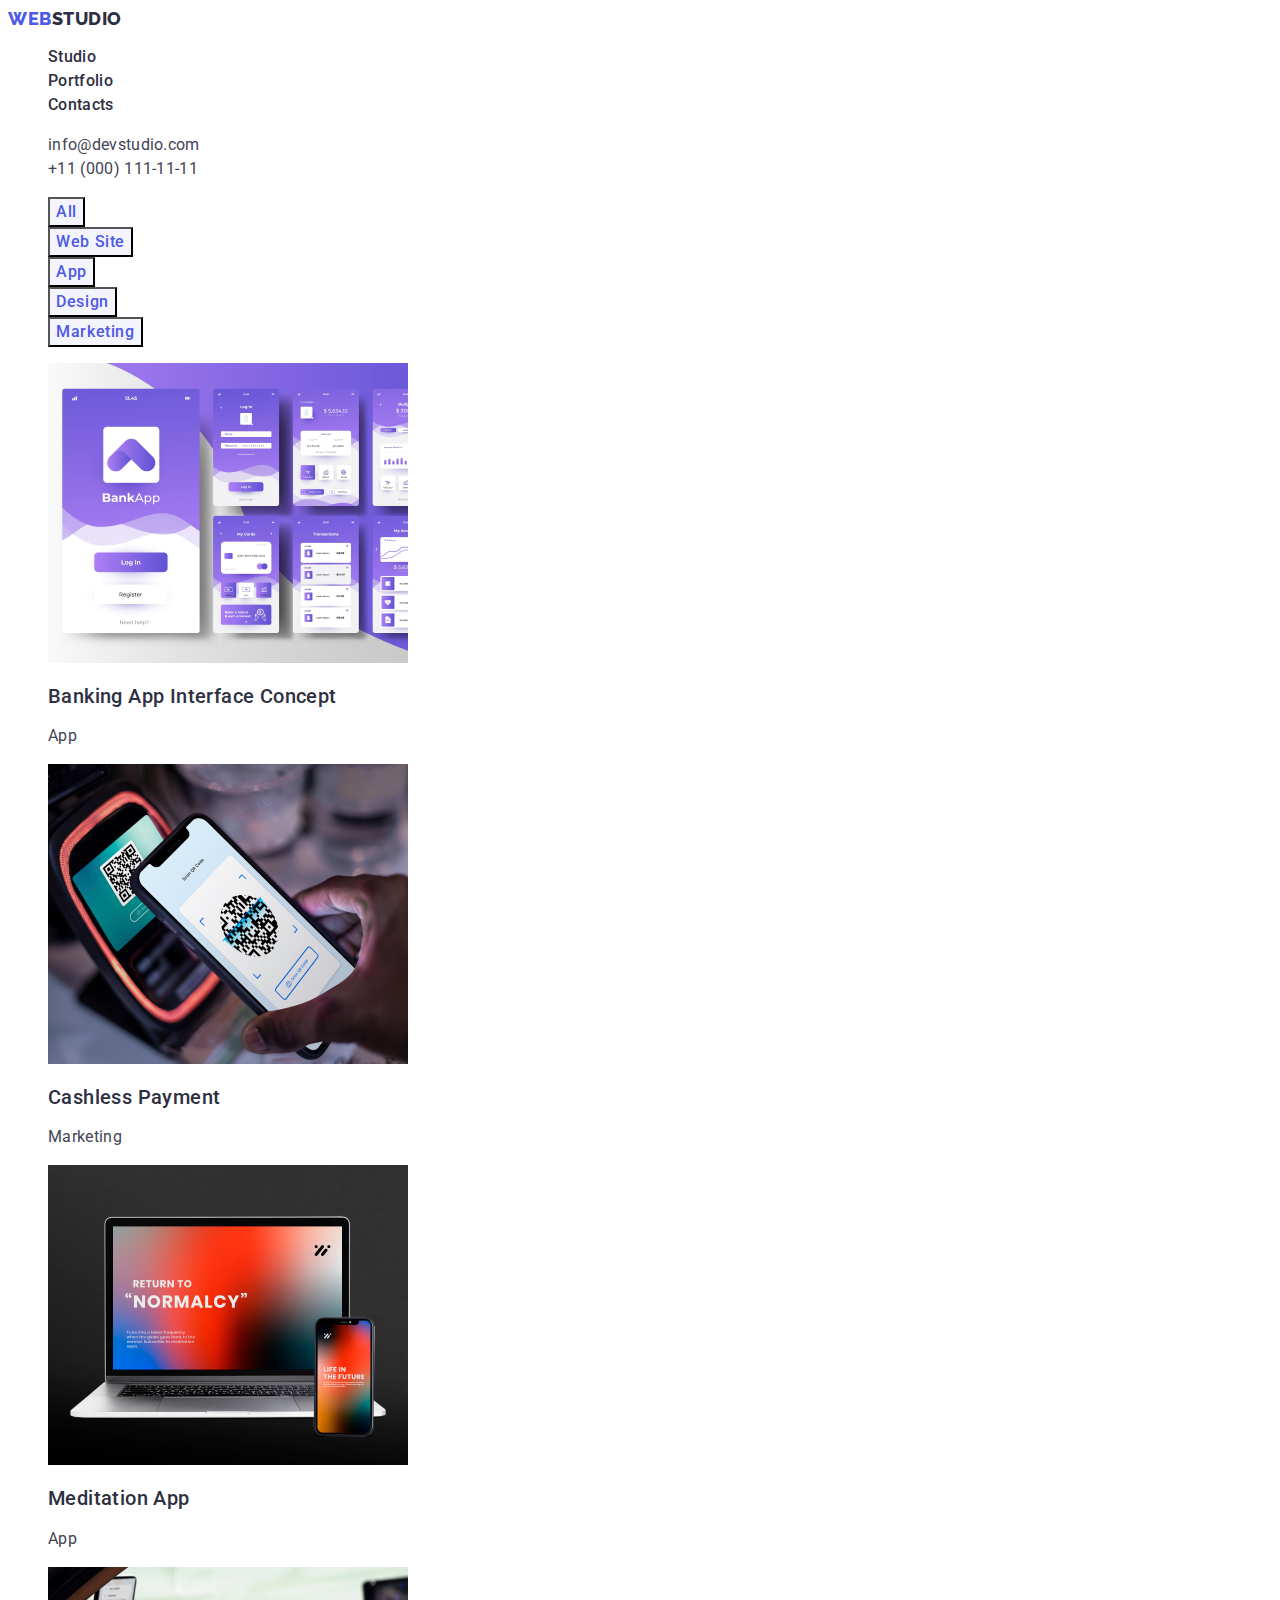
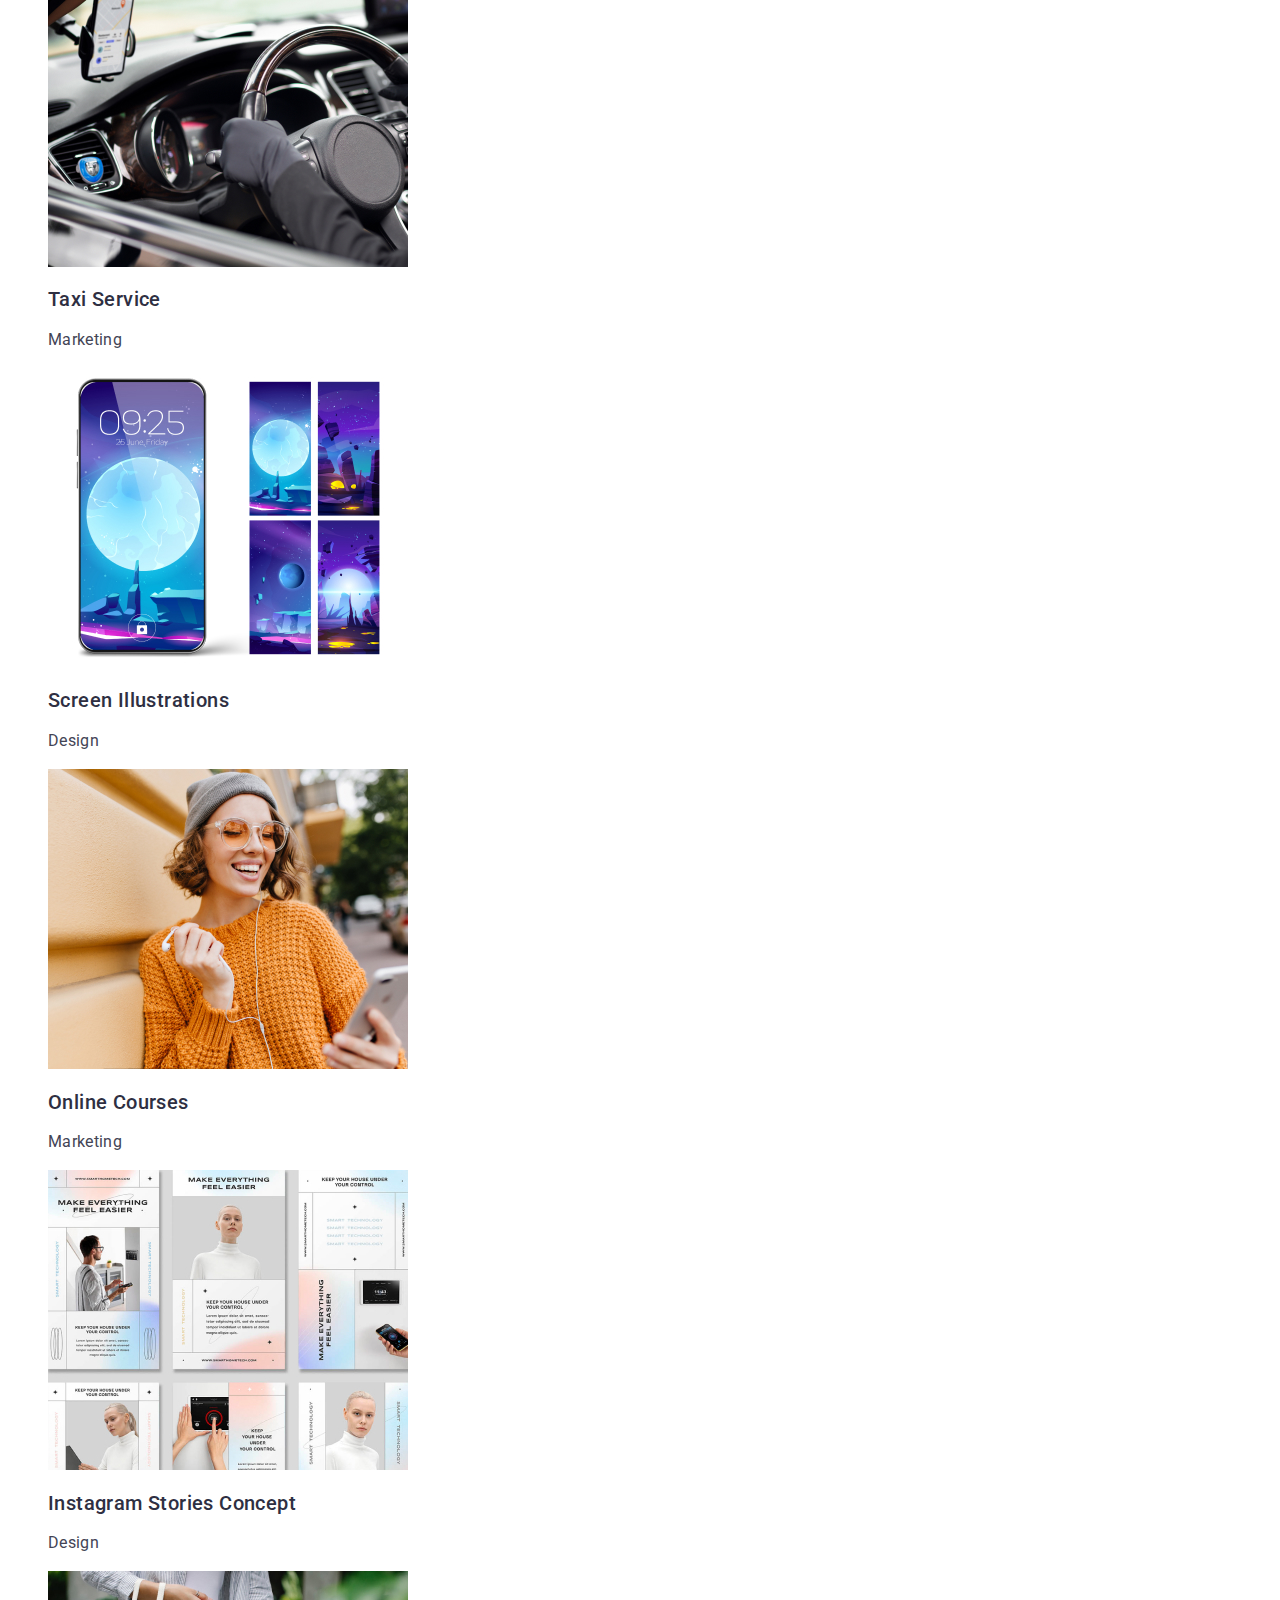
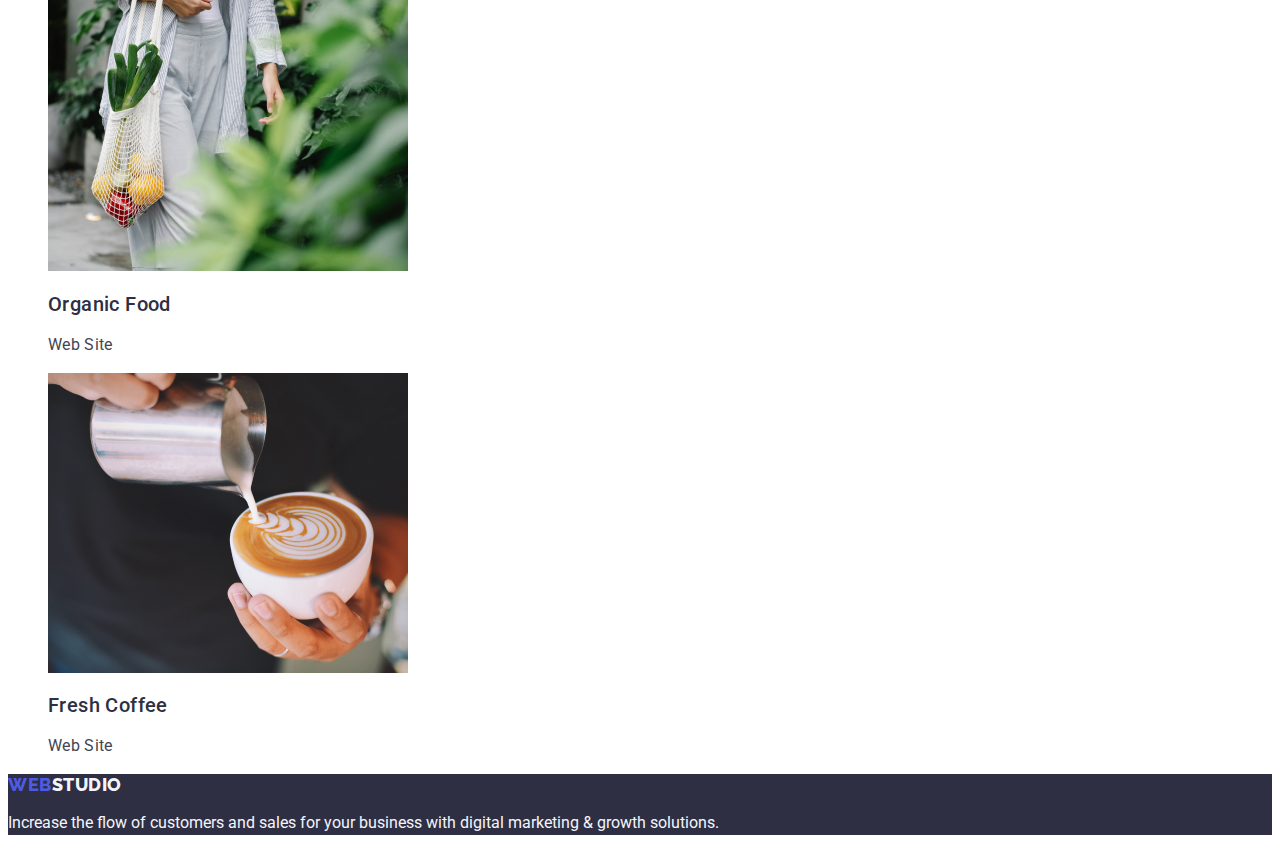
==== portfolio.html @ 9ac0f127 "Initial commit" ====
<!DOCTYPE html>
<html lang="en">
  <head>
    <meta charset="UTF-8" />
    <meta http-equiv="X-UA-Compatible" content="IE=edge" />
    <meta name="viewport" content="width=device-width, initial-scale=1.0" />
    <title>Document</title>
    <link rel="preconnect" href="https://fonts.googleapis.com" />
    <link rel="preconnect" href="https://fonts.gstatic.com" crossorigin />
    <link
      href="https://fonts.googleapis.com/css2?family=Raleway:wght@800&family=Roboto:wght@400;500;700;900&display=swap"
      rel="stylesheet"
    />
    <link rel="stylesheet" href="./css/styles.css" />
  </head>
  <body>
    <!-- Header -->
    <header class="page-header">
      <nav class="page-navigation">
        <!-- logo -->
        <a class="logo link" href="./index.html"
          >Web<span class="logo-studio-theme-light">Studio</span>
        </a>
        <!-- Navigation -->
        <ul class="menu list">
          <li class="menu-item">
            <a class="menu-link link" href="./index.html">Studio</a>
          </li>
          <li class="menu-item">
            <a class="menu-link link" href="./portfolio.html">Portfolio</a>
          </li>
          <li class="menu-item">
            <a class="menu-link link" href="">Contacts</a>
          </li>
        </ul>
      </nav>
      <!-- Contacts -->
      <address class="contacts">
        <ul class="contacts-list list">
          <li class="contacts-list-item">
            <a class="contact-link link" href="mailto:info@devstudio.com"
              >info@devstudio.com</a
            >
          </li>
          <li class="contacts-list-item">
            <a class="contact-link link" href="tel:+110001111111"
              >+11 (000) 111-11-11</a
            >
          </li>
        </ul>
      </address>
    </header>
    <!-- Main -->
    <main>
      <section class="projects">
        <h1 hidden class="main-title">Portfolio</h1>
        <!-- project filter -->
        <ul class="project-filter-list list">
          <li class="project-filter-list-item">
            <button class="projects-filter-btn" type="button">All</button>
          </li>
          <li class="project-filter-list-item">
            <button class="projects-filter-btn" type="button">Web Site</button>
          </li>
          <li class="project-filter-list-item">
            <button class="projects-filter-btn" type="button">App</button>
          </li>
          <li class="project-filter-list-item">
            <button class="projects-filter-btn" type="button">Design</button>
          </li>
          <li class="project-filter-list-item">
            <button class="projects-filter-btn" type="button">Marketing</button>
          </li>
        </ul>
        <!-- project cards -->
        <ul class="project-list list">
          <li class="project-list-item">
            <a class="project-link link" href="">
              <img
                class="project-img"
                src="./images/portfolio/banking-app.jpg"
                alt="Mobile banking interface"
                width="360"
              />
              <h2 class="project-title">Banking App Interface Concept</h2>
              <p class="project-category">App</p>
            </a>
          </li>
          <li class="project-list-item">
            <a class="project-link link" href="">
              <img
                class="project-img"
                src="./images/portfolio/cashless-payment.jpg"
                alt="Phone with QR
              code scanner"
                width="360"
              />
              <h2 class="project-title">Cashless Payment</h2>
              <p class="project-category">Marketing</p>
            </a>
          </li>
          <li class="project-list-item">
            <a class="project-link link" href="">
              <img
                class="project-img"
                src="./images/portfolio/meditation-app.jpg"
                alt="laptop and smartphone"
                width="360"
              />
              <h2 class="project-title">Meditation App</h2>
              <p class="project-category">App</p>
            </a>
          </li>
          <li class="project-list-item">
            <a class="project-link link" href="">
              <img
                class="project-img"
                src="./images/portfolio/taxi-service.jpg"
                alt="Car salon and phone"
                width="360"
              />
              <h2 class="project-title">Taxi Service</h2>
              <p class="project-category">Marketing</p>
            </a>
          </li>
          <li class="project-list-item">
            <a class="project-link link" href="">
              <img
                class="project-img"
                src="./images/portfolio/screen-illustrations.jpg"
                alt="Phone and Screen Wallpapers"
                width="360"
              />
              <h2 class="project-title">Screen Illustrations</h2>
              <p class="project-category">Design</p>
            </a>
          </li>
          <li class="project-list-item">
            <a class="project-link link" href="">
              <img
                class="project-img"
                src="./images/portfolio/online-courses.jpg"
                alt="girl with a phone"
                width="360"
              />
              <h2 class="project-title">Online Courses</h2>
              <p class="project-category">Marketing</p>
            </a>
          </li>
          <li class="project-list-item">
            <a class="project-link link" href="">
              <img
                class="project-img"
                src="./images/portfolio/instagram-stories.jpg"
                alt="Instagram story cards"
                width="360"
              />
              <h2 class="project-title">Instagram Stories Concept</h2>
              <p class="project-category">Design</p>
            </a>
          </li>
          <li class="project-list-item">
            <a class="project-link link" href="">
              <img
                class="project-img"
                src="./images/portfolio/organic-food.jpg"
                alt="Bag of vegetables"
                width="360"
              />
              <h2 class="project-title">Organic Food</h2>
              <p class="project-category">Web Site</p>
            </a>
          </li>
          <li class="project-list-item">
            <a class="project-link link" href="">
              <img
                class="project-img"
                src="./images/portfolio/fresh-coffee.jpg"
                alt="Cup of coffee"
                width="360"
              />
              <h2 class="project-title">Fresh Coffee</h2>
              <p class="project-category">Web Site</p>
            </a>
          </li>
        </ul>
      </section>
    </main>
    <!-- Footer -->
    <footer class="footer">
      <a class="logo link" href="./index.html"
        >Web<span class="logo-studio-theme-dark">Studio</span></a
      >
      <p class="footer-text">
        Increase the flow of customers and sales for your business with digital
        marketing & growth solutions.
      </p>
    </footer>
  </body>
</html>
---- css/styles.css ----
:root{
    --main-font-family: 'Roboto',sans-serif;
    --secondary-font-family: 'Raleway', sans-serif;
    --primary-text-color:#434455;
    --secondary-text-color:#2E2F42;
    --third-text-color: #F4F4FD;
    --accent-color: #404BBF;
    --logo-color:#4D5AE5;
    --white-color: #FFFFFF;
    --btn-color:#4D5AE5;
    --line-height:1.5;
    --font-size-text:16px;
    --letter-spacing: 0.02em;
}

body{
    font-family: var(--main-font-family);
    color:var(--primary-text-color);
    background-color: var(--white-color);
}

.list {
    list-style: none;
}

.link {
    text-decoration: none;
    color: inherit;
}

button {
    font-family: inherit;
    cursor: pointer;
}

/* Header */
.logo {
    font-family: var(--secondary-font-family);
    font-weight: 800;
    font-size: 18px;
    line-height: 1.17;
    letter-spacing: 0.03em;
    text-transform: uppercase;
    color: var(--logo-color);
}


.logo-studio-theme-dark{
    color: var(--third-text-color);
}

.logo-studio-theme-light{
    color: var(--secondary-text-color);
}

.menu-link{
    font-weight: 500;
    font-size: var(--font-size-text);
    line-height: var(--line-height);
    letter-spacing: var(--letter-spacing);
    color: var(--secondary-text-color);
}

.contacts{
    font-style: normal;
    font-size: var(--font-size-text);
    line-height: var(--line-height);
    letter-spacing: var(--letter-spacing);
}

.menu-link:hover,
.menu-link:focus,
.contact-link:hover,
.contact-link:focus{
    color: var(--accent-color);
}


/* main */
.hero{
    background-color: var(--secondary-text-color);
}
.main-title{
    font-weight: 700;
    font-size: 56px;
    line-height: 1.07;
    text-align: center;
    color: var(--white-color);
    letter-spacing: var(--letter-spacing);
}
.modal-open-btn{
    background-color: var(--btn-color);
    font-weight: 500;
    font-size: var(--font-size-text);
    line-height: var(--line-height);
    align-items: center;
    letter-spacing: 0.04em;
    color: var(--white-color);
}
.modal-open-btn:hover,
.modal-open-btn:focus{
    background-color: var(--accent-color);
}


.section-title{
    font-weight: 700;
    font-size: 36px;
    line-height: 1.11;
    color: var(--secondary-text-color);
    text-align: center;
    text-transform: capitalize;
    letter-spacing: var(--letter-spacing);
}

/* section-advantages */
.advantages-list-title{
    font-weight: 500;
    font-size: 20px;
    line-height: 1.2;
    color: var(--secondary-text-color);
    letter-spacing: var(--letter-spacing);
}
.advantages-list-text{
    font-size: var(--font-size-text);
    line-height: var(--line-height);
    letter-spacing: var(--letter-spacing);
}

/* section-team */
.team{
    background-color: var(--third-text-color);
}

.team-list-item{
    background-color: var(--white-color);
}
.team-list-name{
    font-weight: 500;
    font-size: 20px;
    line-height: 1.2;
    color: var(--secondary-text-color);
    text-align: center;
    letter-spacing: var(--letter-spacing);
}

.team-list-position{
    font-size: var(--font-size-text);
    line-height: var(--line-height);
    text-align: center;
    letter-spacing: var(--letter-spacing);
}

/* footer */
.footer{
    background-color: var(--secondary-text-color);
}
.footer-text{
    font-size: var(--font-size-text);
    line-height: var(--line-height);
    color: var(--third-text-color);
}

/* portfolio */
.projects-filter-btn{
    background-color: var(--third-text-color);
    font-weight: 500;
    font-size: 16px;
    line-height: var(--line-height);
    text-align: center;
    letter-spacing: 0.04em;
    color: var(--btn-color);
}

.projects-filter-btn:hover,
.projects-filter-btn:focus {
    background-color: var(--accent-color);
    color: var(--white-color);
}

.project-title {
    font-weight: 500;
    font-size: 20px;
    line-height: 1.2;
    color: var(--secondary-text-color);
    letter-spacing: var(--letter-spacing);
}

.project-category{
    font-size: 16px;
    line-height: var(--line-height);
    letter-spacing: var(--letter-spacing);
}
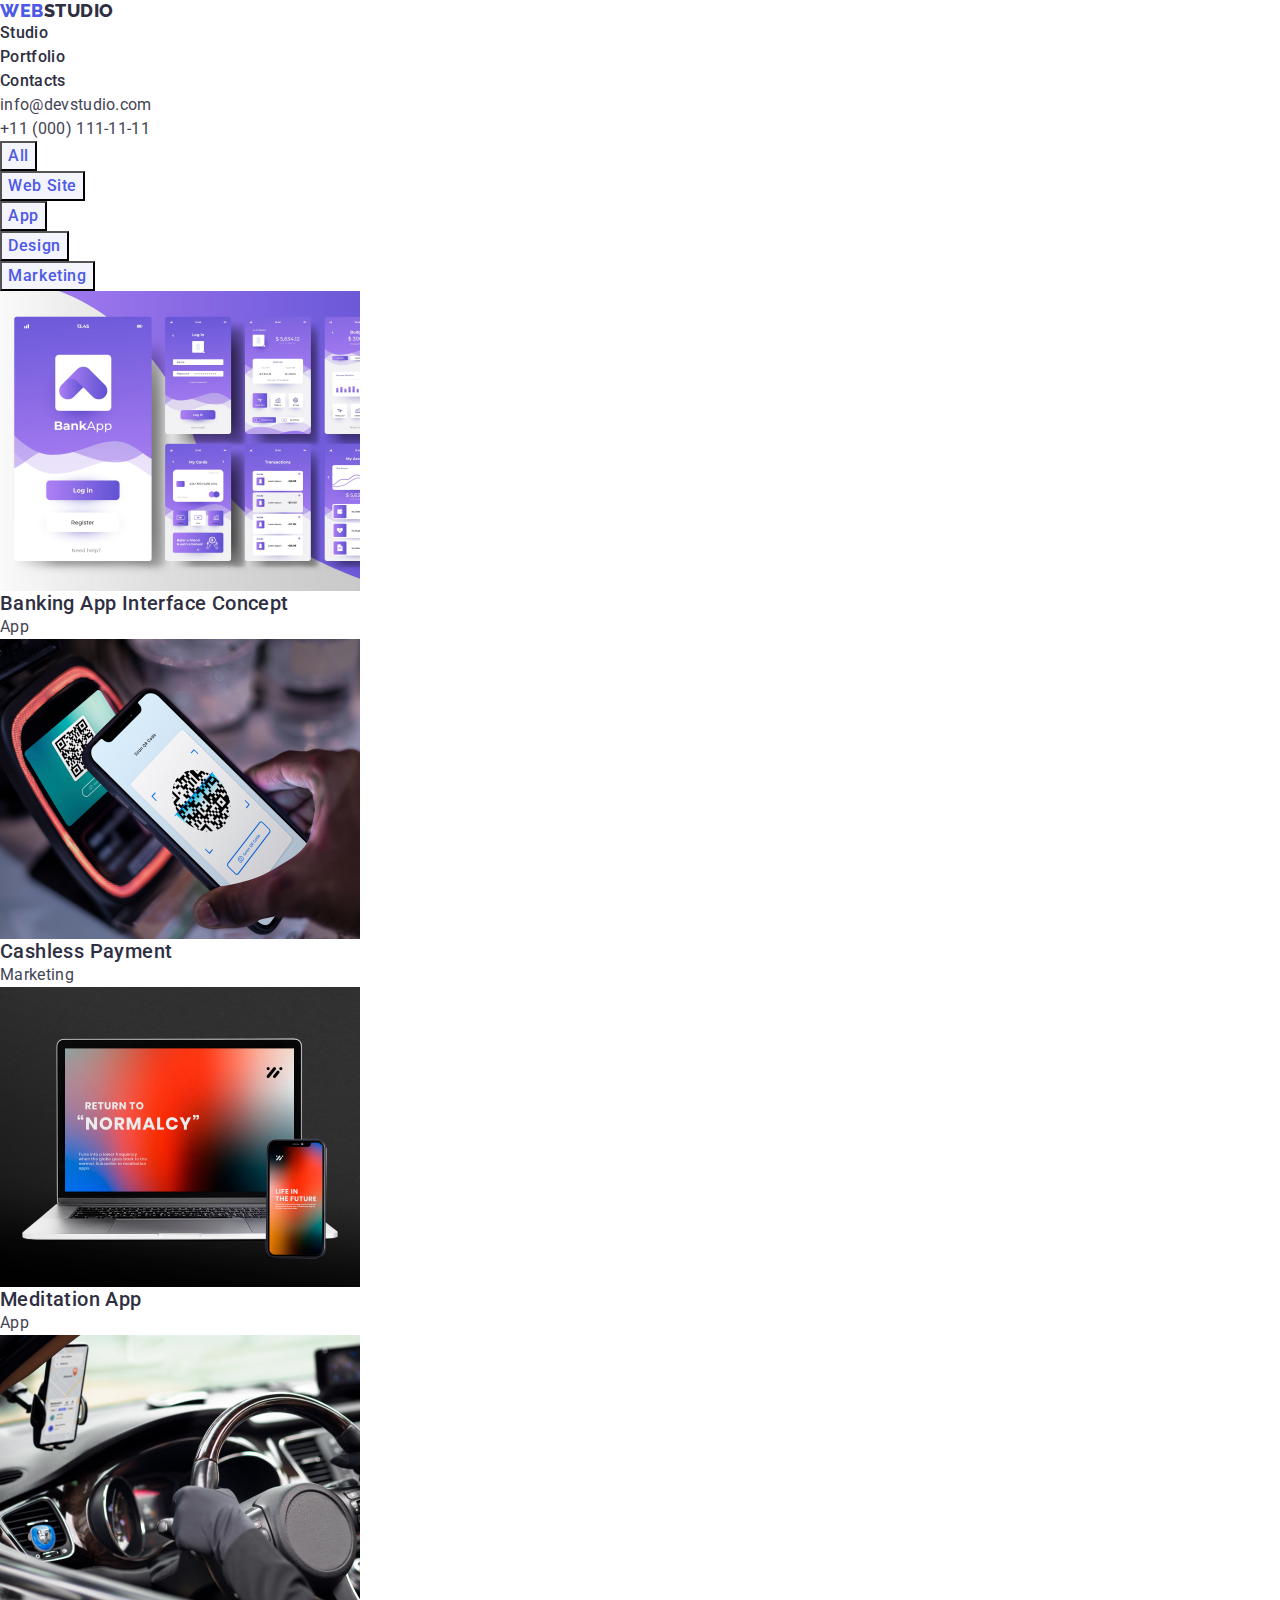
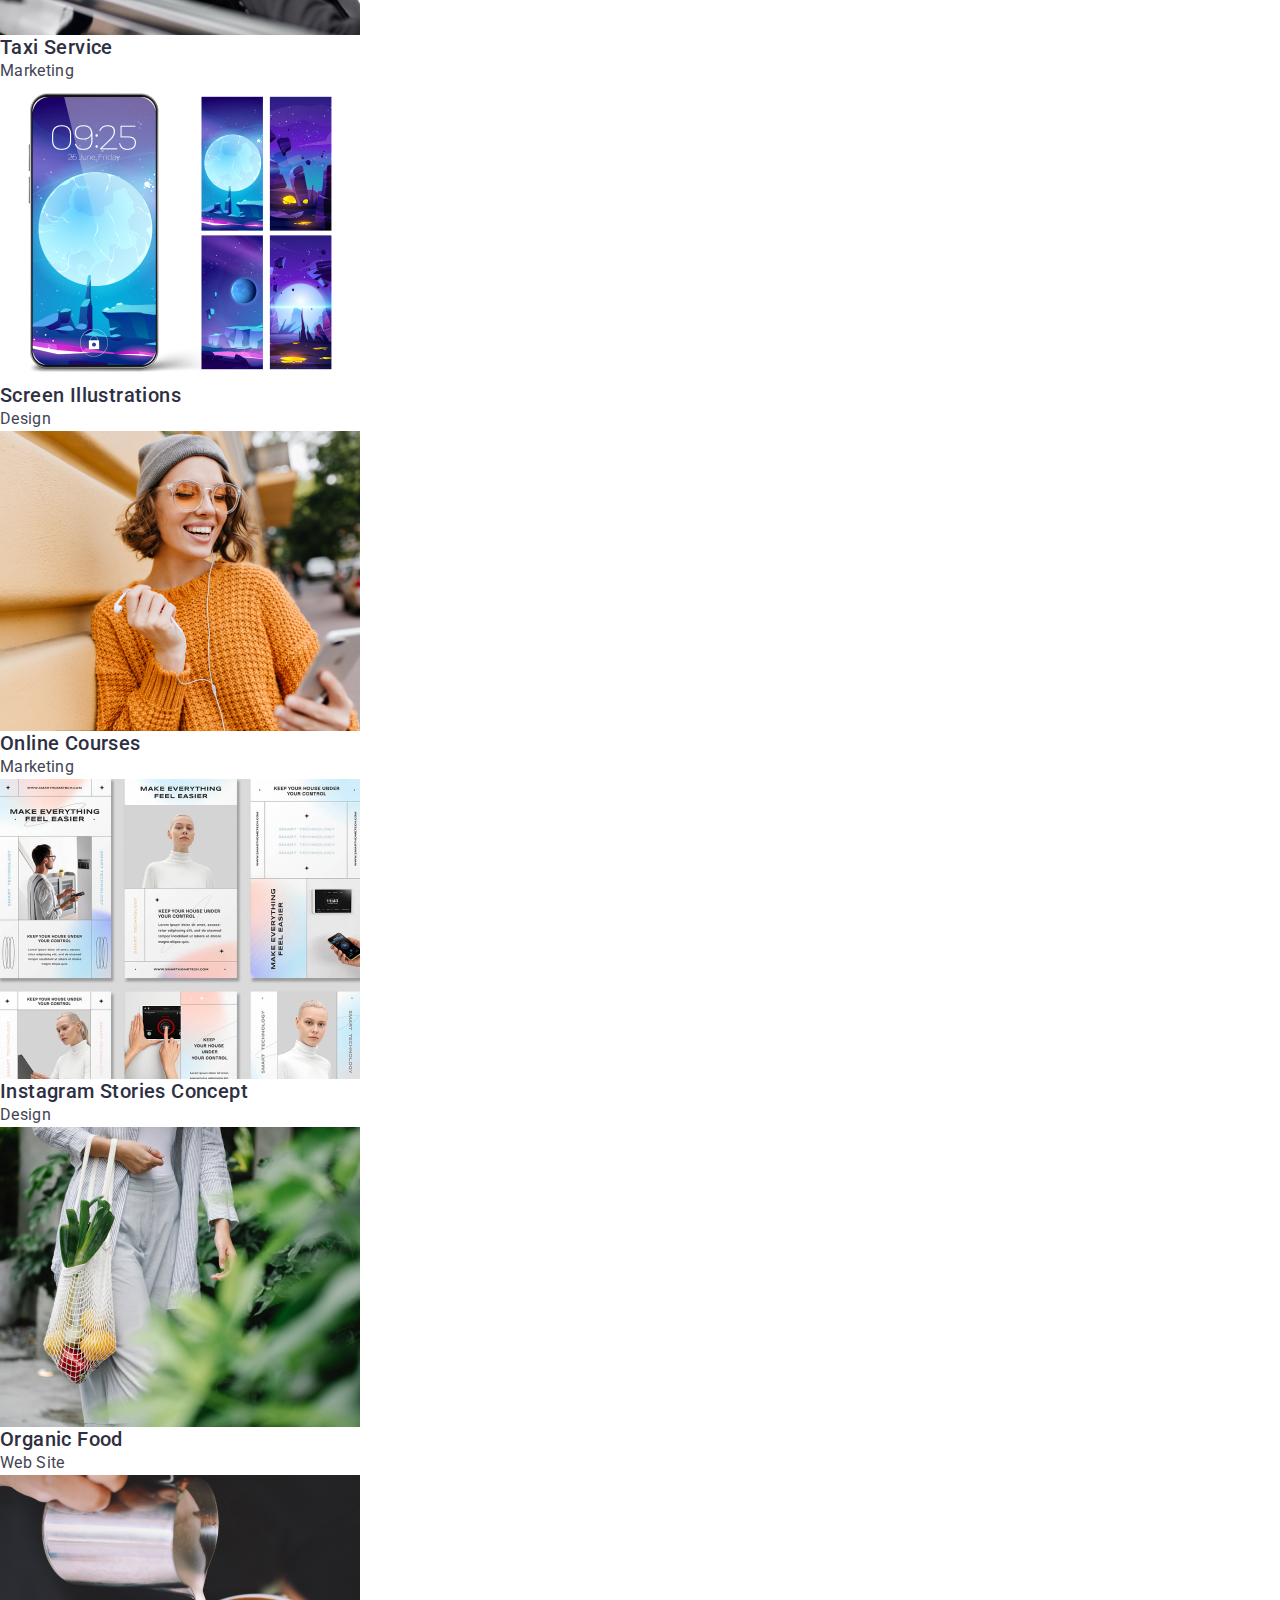
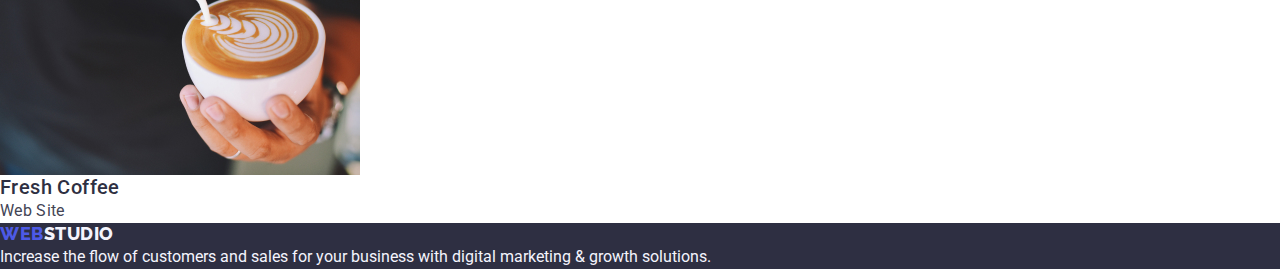
==== commit c758d77b: "Created container class and added modern-normalize." ====
--- a/portfolio.html
+++ b/portfolio.html
@@ -11,190 +11,204 @@
       href="https://fonts.googleapis.com/css2?family=Raleway:wght@800&family=Roboto:wght@400;500;700;900&display=swap"
       rel="stylesheet"
     />
+    <link
+      rel="stylesheet"
+      href="https://cdnjs.cloudflare.com/ajax/libs/modern-normalize/1.1.0/modern-normalize.min.css"
+    />
     <link rel="stylesheet" href="./css/styles.css" />
   </head>
   <body>
     <!-- Header -->
     <header class="page-header">
-      <nav class="page-navigation">
-        <!-- logo -->
-        <a class="logo link" href="./index.html"
-          >Web<span class="logo-studio-theme-light">Studio</span>
-        </a>
-        <!-- Navigation -->
-        <ul class="menu list">
-          <li class="menu-item">
-            <a class="menu-link link" href="./index.html">Studio</a>
-          </li>
-          <li class="menu-item">
-            <a class="menu-link link" href="./portfolio.html">Portfolio</a>
-          </li>
-          <li class="menu-item">
-            <a class="menu-link link" href="">Contacts</a>
-          </li>
-        </ul>
-      </nav>
-      <!-- Contacts -->
-      <address class="contacts">
-        <ul class="contacts-list list">
-          <li class="contacts-list-item">
-            <a class="contact-link link" href="mailto:info@devstudio.com"
-              >info@devstudio.com</a
-            >
-          </li>
-          <li class="contacts-list-item">
-            <a class="contact-link link" href="tel:+110001111111"
-              >+11 (000) 111-11-11</a
-            >
-          </li>
-        </ul>
-      </address>
+      <div class="container">
+        <nav class="page-navigation">
+          <!-- logo -->
+          <a class="logo link" href="./index.html"
+            >Web<span class="logo-studio-theme-light">Studio</span>
+          </a>
+          <!-- Navigation -->
+          <ul class="menu list">
+            <li class="menu-item">
+              <a class="menu-link link" href="./index.html">Studio</a>
+            </li>
+            <li class="menu-item">
+              <a class="menu-link link" href="./portfolio.html">Portfolio</a>
+            </li>
+            <li class="menu-item">
+              <a class="menu-link link" href="">Contacts</a>
+            </li>
+          </ul>
+        </nav>
+        <!-- Contacts -->
+        <address class="contacts">
+          <ul class="contacts-list list">
+            <li class="contacts-list-item">
+              <a class="contact-link link" href="mailto:info@devstudio.com"
+                >info@devstudio.com</a
+              >
+            </li>
+            <li class="contacts-list-item">
+              <a class="contact-link link" href="tel:+110001111111"
+                >+11 (000) 111-11-11</a
+              >
+            </li>
+          </ul>
+        </address>
+      </div>
     </header>
     <!-- Main -->
     <main>
       <section class="projects">
-        <h1 hidden class="main-title">Portfolio</h1>
-        <!-- project filter -->
-        <ul class="project-filter-list list">
-          <li class="project-filter-list-item">
-            <button class="projects-filter-btn" type="button">All</button>
-          </li>
-          <li class="project-filter-list-item">
-            <button class="projects-filter-btn" type="button">Web Site</button>
-          </li>
-          <li class="project-filter-list-item">
-            <button class="projects-filter-btn" type="button">App</button>
-          </li>
-          <li class="project-filter-list-item">
-            <button class="projects-filter-btn" type="button">Design</button>
-          </li>
-          <li class="project-filter-list-item">
-            <button class="projects-filter-btn" type="button">Marketing</button>
-          </li>
-        </ul>
-        <!-- project cards -->
-        <ul class="project-list list">
-          <li class="project-list-item">
-            <a class="project-link link" href="">
-              <img
-                class="project-img"
-                src="./images/portfolio/banking-app.jpg"
-                alt="Mobile banking interface"
-                width="360"
-              />
-              <h2 class="project-title">Banking App Interface Concept</h2>
-              <p class="project-category">App</p>
-            </a>
-          </li>
-          <li class="project-list-item">
-            <a class="project-link link" href="">
-              <img
-                class="project-img"
-                src="./images/portfolio/cashless-payment.jpg"
-                alt="Phone with QR
+        <div class="container">
+          <h1 hidden class="main-title">Portfolio</h1>
+          <!-- project filter -->
+          <ul class="project-filter-list list">
+            <li class="project-filter-list-item">
+              <button class="projects-filter-btn" type="button">All</button>
+            </li>
+            <li class="project-filter-list-item">
+              <button class="projects-filter-btn" type="button">
+                Web Site
+              </button>
+            </li>
+            <li class="project-filter-list-item">
+              <button class="projects-filter-btn" type="button">App</button>
+            </li>
+            <li class="project-filter-list-item">
+              <button class="projects-filter-btn" type="button">Design</button>
+            </li>
+            <li class="project-filter-list-item">
+              <button class="projects-filter-btn" type="button">
+                Marketing
+              </button>
+            </li>
+          </ul>
+          <!-- project cards -->
+          <ul class="project-list list">
+            <li class="project-list-item">
+              <a class="project-link link" href="">
+                <img
+                  class="project-img"
+                  src="./images/portfolio/banking-app.jpg"
+                  alt="Mobile banking interface"
+                  width="360"
+                />
+                <h2 class="project-title">Banking App Interface Concept</h2>
+                <p class="project-category">App</p>
+              </a>
+            </li>
+            <li class="project-list-item">
+              <a class="project-link link" href="">
+                <img
+                  class="project-img"
+                  src="./images/portfolio/cashless-payment.jpg"
+                  alt="Phone with QR
               code scanner"
-                width="360"
-              />
-              <h2 class="project-title">Cashless Payment</h2>
-              <p class="project-category">Marketing</p>
-            </a>
-          </li>
-          <li class="project-list-item">
-            <a class="project-link link" href="">
-              <img
-                class="project-img"
-                src="./images/portfolio/meditation-app.jpg"
-                alt="laptop and smartphone"
-                width="360"
-              />
-              <h2 class="project-title">Meditation App</h2>
-              <p class="project-category">App</p>
-            </a>
-          </li>
-          <li class="project-list-item">
-            <a class="project-link link" href="">
-              <img
-                class="project-img"
-                src="./images/portfolio/taxi-service.jpg"
-                alt="Car salon and phone"
-                width="360"
-              />
-              <h2 class="project-title">Taxi Service</h2>
-              <p class="project-category">Marketing</p>
-            </a>
-          </li>
-          <li class="project-list-item">
-            <a class="project-link link" href="">
-              <img
-                class="project-img"
-                src="./images/portfolio/screen-illustrations.jpg"
-                alt="Phone and Screen Wallpapers"
-                width="360"
-              />
-              <h2 class="project-title">Screen Illustrations</h2>
-              <p class="project-category">Design</p>
-            </a>
-          </li>
-          <li class="project-list-item">
-            <a class="project-link link" href="">
-              <img
-                class="project-img"
-                src="./images/portfolio/online-courses.jpg"
-                alt="girl with a phone"
-                width="360"
-              />
-              <h2 class="project-title">Online Courses</h2>
-              <p class="project-category">Marketing</p>
-            </a>
-          </li>
-          <li class="project-list-item">
-            <a class="project-link link" href="">
-              <img
-                class="project-img"
-                src="./images/portfolio/instagram-stories.jpg"
-                alt="Instagram story cards"
-                width="360"
-              />
-              <h2 class="project-title">Instagram Stories Concept</h2>
-              <p class="project-category">Design</p>
-            </a>
-          </li>
-          <li class="project-list-item">
-            <a class="project-link link" href="">
-              <img
-                class="project-img"
-                src="./images/portfolio/organic-food.jpg"
-                alt="Bag of vegetables"
-                width="360"
-              />
-              <h2 class="project-title">Organic Food</h2>
-              <p class="project-category">Web Site</p>
-            </a>
-          </li>
-          <li class="project-list-item">
-            <a class="project-link link" href="">
-              <img
-                class="project-img"
-                src="./images/portfolio/fresh-coffee.jpg"
-                alt="Cup of coffee"
-                width="360"
-              />
-              <h2 class="project-title">Fresh Coffee</h2>
-              <p class="project-category">Web Site</p>
-            </a>
-          </li>
-        </ul>
+                  width="360"
+                />
+                <h2 class="project-title">Cashless Payment</h2>
+                <p class="project-category">Marketing</p>
+              </a>
+            </li>
+            <li class="project-list-item">
+              <a class="project-link link" href="">
+                <img
+                  class="project-img"
+                  src="./images/portfolio/meditation-app.jpg"
+                  alt="laptop and smartphone"
+                  width="360"
+                />
+                <h2 class="project-title">Meditation App</h2>
+                <p class="project-category">App</p>
+              </a>
+            </li>
+            <li class="project-list-item">
+              <a class="project-link link" href="">
+                <img
+                  class="project-img"
+                  src="./images/portfolio/taxi-service.jpg"
+                  alt="Car salon and phone"
+                  width="360"
+                />
+                <h2 class="project-title">Taxi Service</h2>
+                <p class="project-category">Marketing</p>
+              </a>
+            </li>
+            <li class="project-list-item">
+              <a class="project-link link" href="">
+                <img
+                  class="project-img"
+                  src="./images/portfolio/screen-illustrations.jpg"
+                  alt="Phone and Screen Wallpapers"
+                  width="360"
+                />
+                <h2 class="project-title">Screen Illustrations</h2>
+                <p class="project-category">Design</p>
+              </a>
+            </li>
+            <li class="project-list-item">
+              <a class="project-link link" href="">
+                <img
+                  class="project-img"
+                  src="./images/portfolio/online-courses.jpg"
+                  alt="girl with a phone"
+                  width="360"
+                />
+                <h2 class="project-title">Online Courses</h2>
+                <p class="project-category">Marketing</p>
+              </a>
+            </li>
+            <li class="project-list-item">
+              <a class="project-link link" href="">
+                <img
+                  class="project-img"
+                  src="./images/portfolio/instagram-stories.jpg"
+                  alt="Instagram story cards"
+                  width="360"
+                />
+                <h2 class="project-title">Instagram Stories Concept</h2>
+                <p class="project-category">Design</p>
+              </a>
+            </li>
+            <li class="project-list-item">
+              <a class="project-link link" href="">
+                <img
+                  class="project-img"
+                  src="./images/portfolio/organic-food.jpg"
+                  alt="Bag of vegetables"
+                  width="360"
+                />
+                <h2 class="project-title">Organic Food</h2>
+                <p class="project-category">Web Site</p>
+              </a>
+            </li>
+            <li class="project-list-item">
+              <a class="project-link link" href="">
+                <img
+                  class="project-img"
+                  src="./images/portfolio/fresh-coffee.jpg"
+                  alt="Cup of coffee"
+                  width="360"
+                />
+                <h2 class="project-title">Fresh Coffee</h2>
+                <p class="project-category">Web Site</p>
+              </a>
+            </li>
+          </ul>
+        </div>
       </section>
     </main>
     <!-- Footer -->
     <footer class="footer">
-      <a class="logo link" href="./index.html"
-        >Web<span class="logo-studio-theme-dark">Studio</span></a
-      >
-      <p class="footer-text">
-        Increase the flow of customers and sales for your business with digital
-        marketing & growth solutions.
-      </p>
+      <div class="container">
+        <a class="logo link" href="./index.html"
+          >Web<span class="logo-studio-theme-dark">Studio</span></a
+        >
+        <p class="footer-text">
+          Increase the flow of customers and sales for your business with
+          digital marketing & growth solutions.
+        </p>
+      </div>
     </footer>
   </body>
 </html>
--- a/css/styles.css
+++ b/css/styles.css
@@ -29,8 +29,26 @@
 }
 
 button {
-    font-family: inherit;
     cursor: pointer;
+}
+
+h1,
+h2,
+h3,
+h4,
+p {
+    margin-top: 0;
+    margin-bottom: 0;
+}
+
+ul{
+    margin-top: 0;
+    margin-bottom: 0;
+    padding-left: 0;
+}
+
+img {
+    display: block;
 }
 
 /* Header */
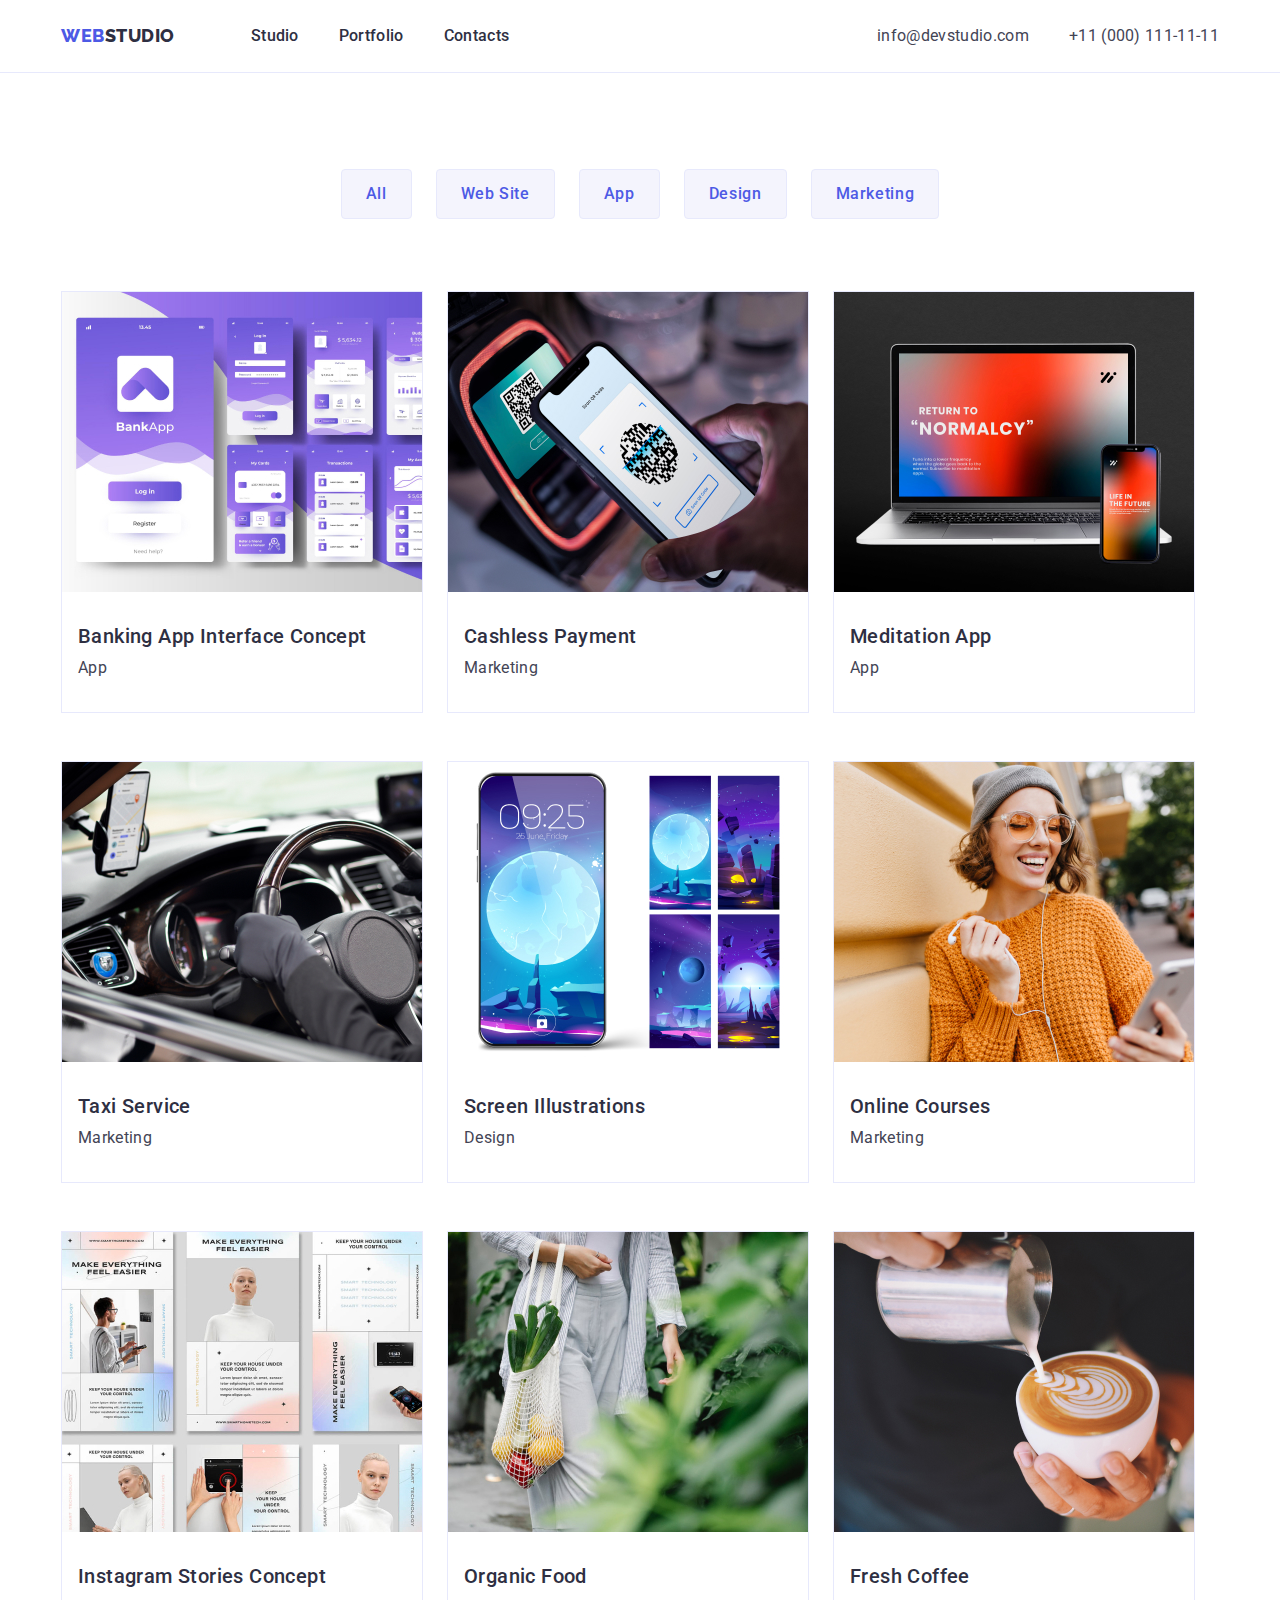
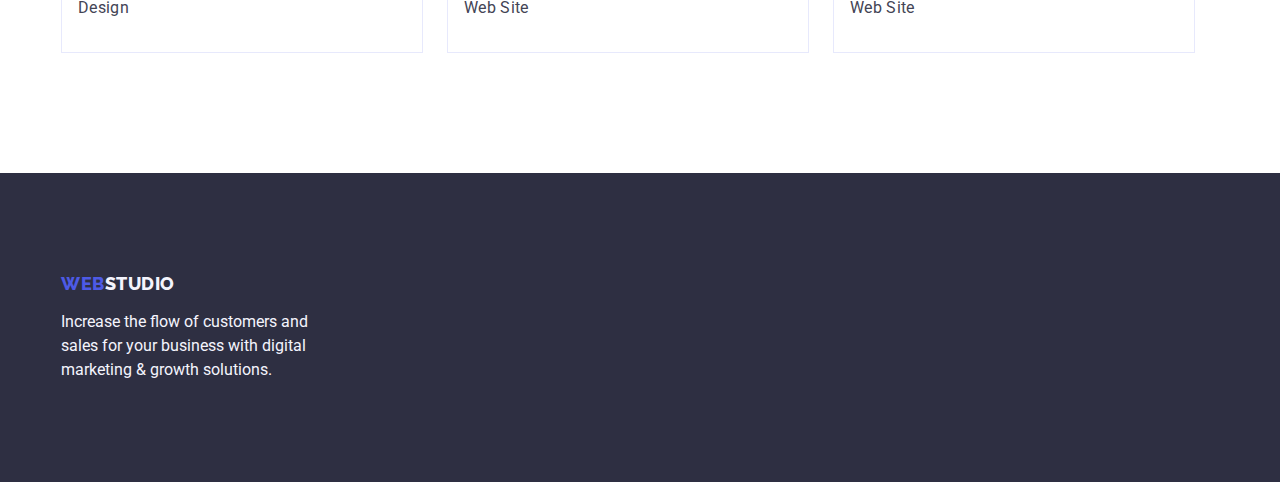
==== commit ad841b3b: "Configure geometry and positioning of content" ====
--- a/portfolio.html
+++ b/portfolio.html
@@ -20,7 +20,7 @@
   <body>
     <!-- Header -->
     <header class="page-header">
-      <div class="container">
+      <div class="container page-header-container">
         <nav class="page-navigation">
           <!-- logo -->
           <a class="logo link" href="./index.html"
@@ -58,9 +58,9 @@
     </header>
     <!-- Main -->
     <main>
-      <section class="projects">
-        <div class="container">
-          <h1 hidden class="main-title">Portfolio</h1>
+      <section class="projects section">
+        <div class="container project-container">
+          <h1 class="main-title visually-hidden">Portfolio</h1>
           <!-- project filter -->
           <ul class="project-filter-list list">
             <li class="project-filter-list-item">
@@ -93,8 +93,10 @@
                   alt="Mobile banking interface"
                   width="360"
                 />
-                <h2 class="project-title">Banking App Interface Concept</h2>
-                <p class="project-category">App</p>
+                <div class="project-list-text-content">
+                  <h2 class="project-title">Banking App Interface Concept</h2>
+                  <p class="project-category">App</p>
+                </div>
               </a>
             </li>
             <li class="project-list-item">
@@ -106,8 +108,10 @@
               code scanner"
                   width="360"
                 />
-                <h2 class="project-title">Cashless Payment</h2>
-                <p class="project-category">Marketing</p>
+                <div class="project-list-text-content">
+                  <h2 class="project-title">Cashless Payment</h2>
+                  <p class="project-category">Marketing</p>
+                </div>
               </a>
             </li>
             <li class="project-list-item">
@@ -118,8 +122,10 @@
                   alt="laptop and smartphone"
                   width="360"
                 />
-                <h2 class="project-title">Meditation App</h2>
-                <p class="project-category">App</p>
+                <div class="project-list-text-content">
+                  <h2 class="project-title">Meditation App</h2>
+                  <p class="project-category">App</p>
+                </div>
               </a>
             </li>
             <li class="project-list-item">
@@ -130,8 +136,10 @@
                   alt="Car salon and phone"
                   width="360"
                 />
-                <h2 class="project-title">Taxi Service</h2>
-                <p class="project-category">Marketing</p>
+                <div class="project-list-text-content">
+                  <h2 class="project-title">Taxi Service</h2>
+                  <p class="project-category">Marketing</p>
+                </div>
               </a>
             </li>
             <li class="project-list-item">
@@ -142,8 +150,10 @@
                   alt="Phone and Screen Wallpapers"
                   width="360"
                 />
-                <h2 class="project-title">Screen Illustrations</h2>
-                <p class="project-category">Design</p>
+                <div class="project-list-text-content">
+                  <h2 class="project-title">Screen Illustrations</h2>
+                  <p class="project-category">Design</p>
+                </div>
               </a>
             </li>
             <li class="project-list-item">
@@ -154,8 +164,10 @@
                   alt="girl with a phone"
                   width="360"
                 />
-                <h2 class="project-title">Online Courses</h2>
-                <p class="project-category">Marketing</p>
+                <div class="project-list-text-content">
+                  <h2 class="project-title">Online Courses</h2>
+                  <p class="project-category">Marketing</p>
+                </div>
               </a>
             </li>
             <li class="project-list-item">
@@ -166,8 +178,10 @@
                   alt="Instagram story cards"
                   width="360"
                 />
-                <h2 class="project-title">Instagram Stories Concept</h2>
-                <p class="project-category">Design</p>
+                <div class="project-list-text-content">
+                  <h2 class="project-title">Instagram Stories Concept</h2>
+                  <p class="project-category">Design</p>
+                </div>
               </a>
             </li>
             <li class="project-list-item">
@@ -178,8 +192,10 @@
                   alt="Bag of vegetables"
                   width="360"
                 />
-                <h2 class="project-title">Organic Food</h2>
-                <p class="project-category">Web Site</p>
+                <div class="project-list-text-content">
+                  <h2 class="project-title">Organic Food</h2>
+                  <p class="project-category">Web Site</p>
+                </div>
               </a>
             </li>
             <li class="project-list-item">
@@ -190,8 +206,10 @@
                   alt="Cup of coffee"
                   width="360"
                 />
-                <h2 class="project-title">Fresh Coffee</h2>
-                <p class="project-category">Web Site</p>
+                <div class="project-list-text-content">
+                  <h2 class="project-title">Fresh Coffee</h2>
+                  <p class="project-category">Web Site</p>
+                </div>
               </a>
             </li>
           </ul>
@@ -200,7 +218,7 @@
     </main>
     <!-- Footer -->
     <footer class="footer">
-      <div class="container">
+      <div class="container footer-container">
         <a class="logo link" href="./index.html"
           >Web<span class="logo-studio-theme-dark">Studio</span></a
         >
--- a/css/styles.css
+++ b/css/styles.css
@@ -8,6 +8,7 @@
     --logo-color:#4D5AE5;
     --white-color: #FFFFFF;
     --btn-color:#4D5AE5;
+    --border-color:#E7E9FC;
     --line-height:1.5;
     --font-size-text:16px;
     --letter-spacing: 0.02em;
@@ -51,7 +52,43 @@
     display: block;
 }
 
+.container {
+    width: 1158px;
+    margin-left: auto;
+    margin-right: auto;
+}
+.section {
+    padding-top: 120px;
+    padding-bottom: 120px;
+}
 /* Header */
+.page-header {
+    display: flex;
+    align-items: center;
+    padding-top: 24px;
+    padding-bottom: 24px;
+    border-bottom: 1px solid var(--border-color);
+}
+
+.page-header-container {
+    display: flex;
+    align-items: center;
+    justify-content: space-between;
+}
+
+.page-navigation {
+    display: flex;
+    align-items: center;
+    column-gap: 76px;
+}
+
+.menu,
+.contacts-list {
+    display: flex;
+    column-gap: 40px;
+}
+
+
 .logo {
     font-family: var(--secondary-font-family);
     font-weight: 800;
@@ -94,9 +131,17 @@
 }
 
 
+
 /* main */
 .hero{
     background-color: var(--secondary-text-color);
+    padding: 188px 472px 188px 472px;
+}
+.container-hero {
+    display: flex;
+    row-gap: 48px;
+    align-items: center;
+    flex-direction: column;
 }
 .main-title{
     font-weight: 700;
@@ -105,8 +150,14 @@
     text-align: center;
     color: var(--white-color);
     letter-spacing: var(--letter-spacing);
+    width: 496px;
 }
 .modal-open-btn{
+    min-width: 160px;
+    padding: 16px 32px;
+    border-width: 0;
+    border-radius: 4px;
+    box-shadow: 0px 4px 4px rgba(0, 0, 0, 0.15);
     background-color: var(--btn-color);
     font-weight: 500;
     font-size: var(--font-size-text);
@@ -114,6 +165,8 @@
     align-items: center;
     letter-spacing: 0.04em;
     color: var(--white-color);
+
+
 }
 .modal-open-btn:hover,
 .modal-open-btn:focus{
@@ -129,29 +182,64 @@
     text-align: center;
     text-transform: capitalize;
     letter-spacing: var(--letter-spacing);
+    margin-bottom: 72px;
 }
 
 /* section-advantages */
+.visually-hidden {
+    position: absolute;
+    width: 1px;
+    height: 1px;
+    margin: -1px;
+    border: 0;
+    padding: 0;
+    white-space: nowrap;
+    clip-path: inset(100%);
+    clip: rect(0 0 0 0);
+    overflow: hidden;
+}
+.advantages{
+    padding-bottom: 0;
+}
+.advantages-list{
+    display: flex;
+    column-gap: 24px;
+    flex-basis: calc((100% - 72px) / 4);
+}
 .advantages-list-title{
     font-weight: 500;
     font-size: 20px;
     line-height: 1.2;
     color: var(--secondary-text-color);
     letter-spacing: var(--letter-spacing);
+    margin-bottom: 8px;
 }
 .advantages-list-text{
     font-size: var(--font-size-text);
     line-height: var(--line-height);
     letter-spacing: var(--letter-spacing);
 }
-
+/* section services */
+.services-list{
+    display: flex;
+    column-gap: 24px;
+}
 /* section-team */
 .team{
     background-color: var(--third-text-color);
 }
-
+.team-list{
+    display: flex;
+    column-gap: 24px;
+}
+.team-list-text-content{
+    padding-top: 32px;
+    padding-bottom: 32px;
+}
 .team-list-item{
     background-color: var(--white-color);
+    box-shadow: 0px 1px 6px rgba(46, 47, 66, 0.08), 0px 1px 1px rgba(46, 47, 66, 0.16), 0px 2px 1px rgba(46, 47, 66, 0.08);
+    border-radius: 0px 0px 4px 4px;
 }
 .team-list-name{
     font-weight: 500;
@@ -160,6 +248,7 @@
     color: var(--secondary-text-color);
     text-align: center;
     letter-spacing: var(--letter-spacing);
+    margin-bottom: 8px;
 }
 
 .team-list-position{
@@ -172,15 +261,42 @@
 /* footer */
 .footer{
     background-color: var(--secondary-text-color);
+    padding-top: 100px;
+    padding-bottom: 100px;
+}
+.footer-container{
+    display: flex;
+    row-gap: 16px;
+    align-items: left;
+    flex-direction: column;
 }
 .footer-text{
     font-size: var(--font-size-text);
     line-height: var(--line-height);
     color: var(--third-text-color);
+    width: 264px;
 }
 
 /* portfolio */
+.projects {
+    padding-top: 96px;
+}
+.project-container{
+    display: flex;
+    row-gap: 72px;
+    align-items: center;
+    flex-direction: column;
+}
+.project-filter-list {
+    display: flex;
+    column-gap: 24px;
+}
+
 .projects-filter-btn{
+    min-width: 70px;
+    padding: 12px 24px;
+    border: 1px solid var(--border-color);
+    border-radius: 4px;
     background-color: var(--third-text-color);
     font-weight: 500;
     font-size: 16px;
@@ -194,14 +310,33 @@
 .projects-filter-btn:focus {
     background-color: var(--accent-color);
     color: var(--white-color);
-}
-
+    box-shadow: 0px 3px 1px rgba(0, 0, 0, 0.1), 0px 2px 1px rgba(0, 0, 0, 0.08), 0px 2px 2px rgba(0, 0, 0, 0.12);
+    border-radius: 4px;
+}
+
+
+.project-list{
+    display: flex;
+    flex-wrap: wrap;
+    align-content: stretch;
+    /* justify-content: space-between; */
+    gap: 48px 24px;
+}
+.project-list-text-content{
+    padding-top: 32px;
+    padding-bottom: 32px;
+    padding-left: 16px;
+}
+.project-list-item{
+    border: 1px solid var(--border-color);
+}
 .project-title {
     font-weight: 500;
     font-size: 20px;
     line-height: 1.2;
     color: var(--secondary-text-color);
     letter-spacing: var(--letter-spacing);
+    margin-bottom: 8px;
 }
 
 .project-category{
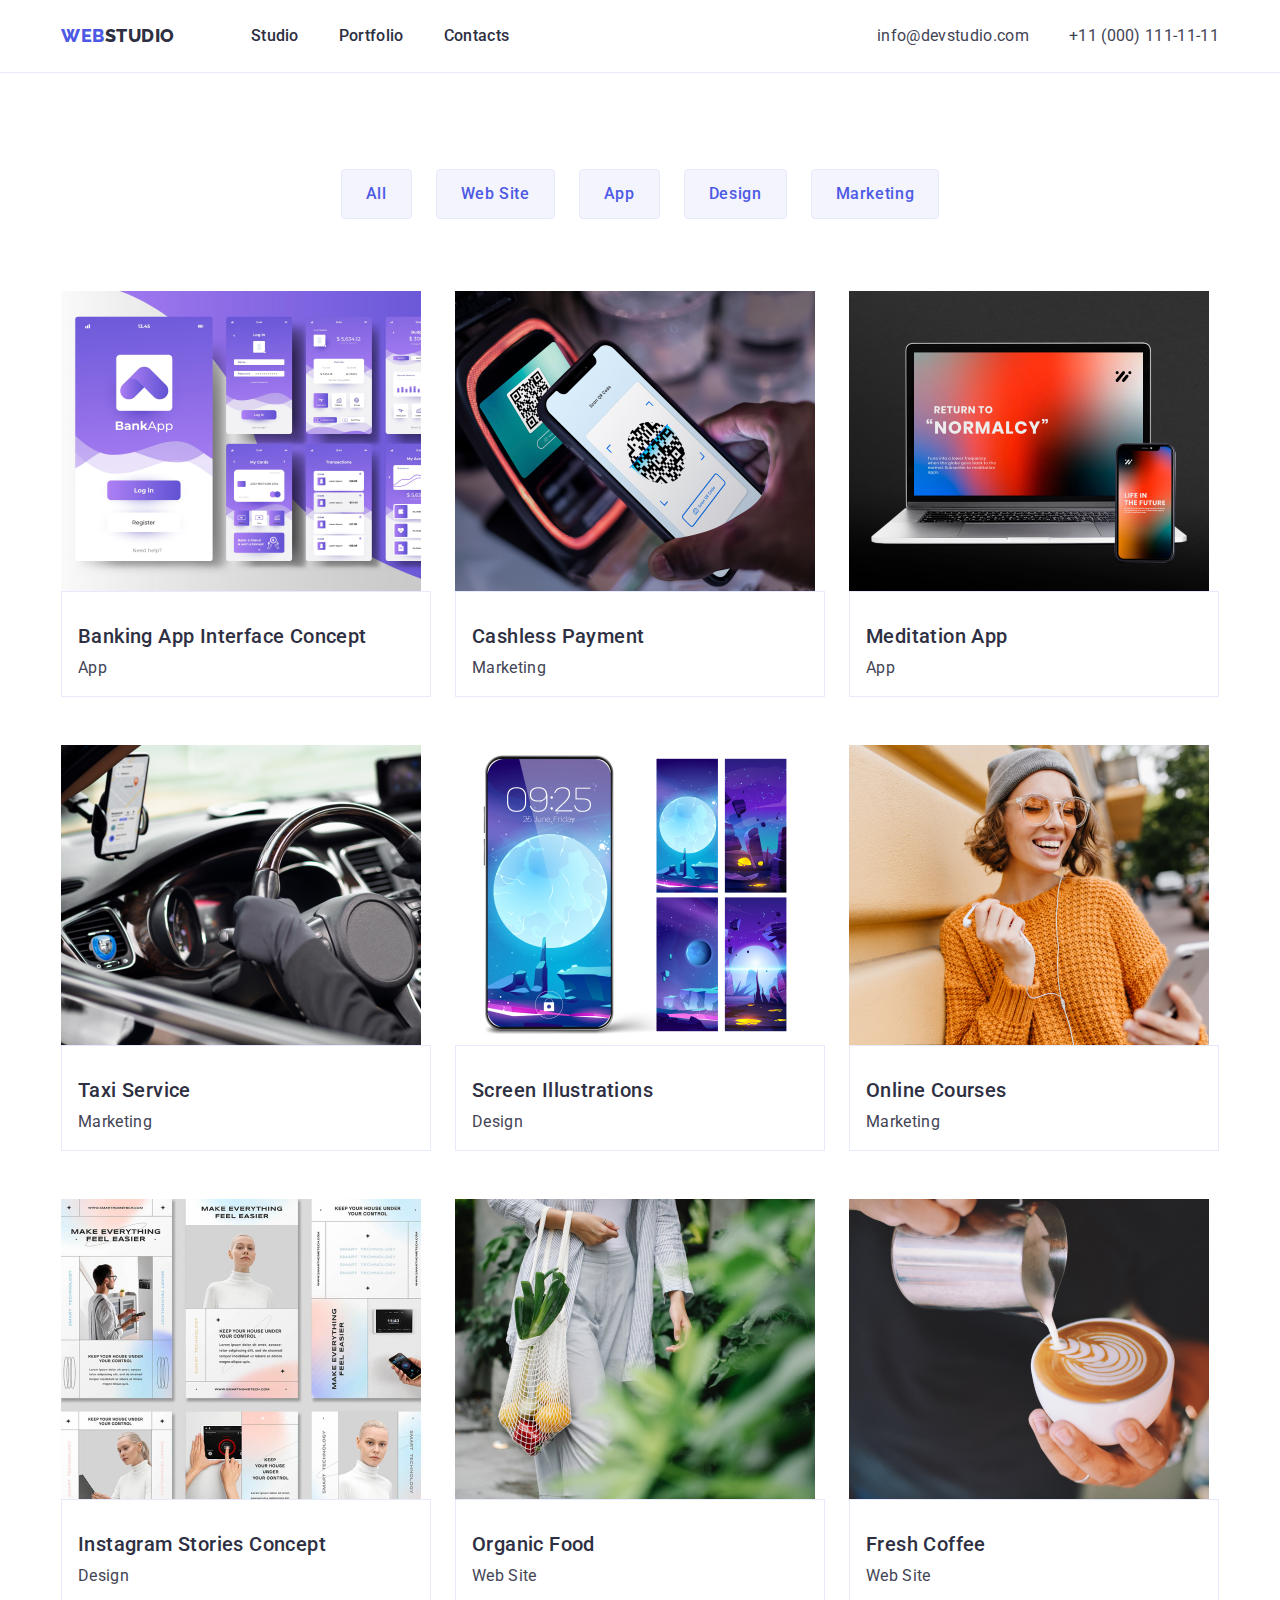
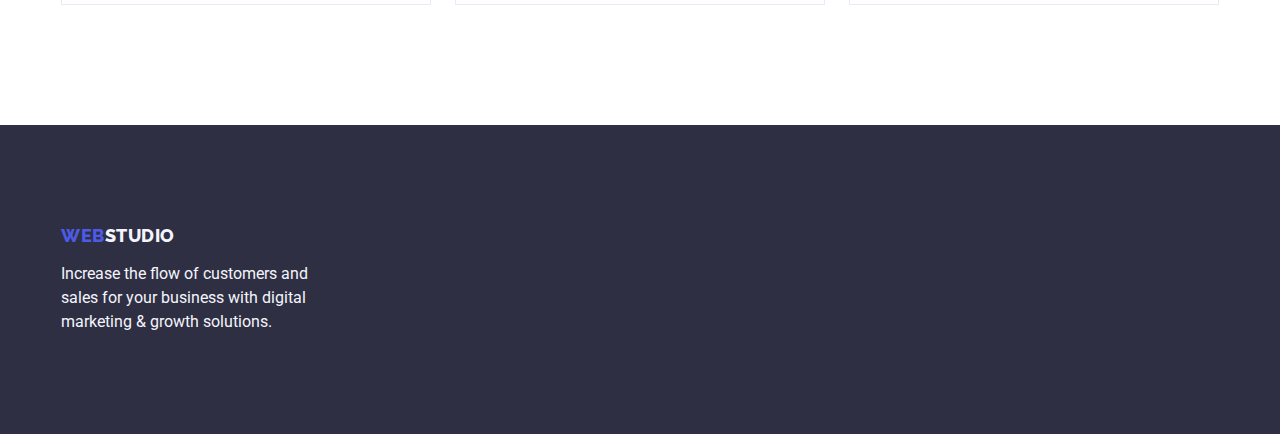
==== commit 54fc0c89: "Update styles" ====
--- a/portfolio.html
+++ b/portfolio.html
@@ -219,7 +219,7 @@
     <!-- Footer -->
     <footer class="footer">
       <div class="container footer-container">
-        <a class="logo link" href="./index.html"
+        <a class="logo link footer-logo-link" href="./index.html"
           >Web<span class="logo-studio-theme-dark">Studio</span></a
         >
         <p class="footer-text">
--- a/css/styles.css
+++ b/css/styles.css
@@ -67,6 +67,8 @@
     align-items: center;
     padding-top: 24px;
     padding-bottom: 24px;
+    padding-left: 15px;
+    padding-right: 15px;
     border-bottom: 1px solid var(--border-color);
 }
 
@@ -79,13 +81,12 @@
 .page-navigation {
     display: flex;
     align-items: center;
-    column-gap: 76px;
 }
 
 .menu,
 .contacts-list {
     display: flex;
-    column-gap: 40px;
+    gap: 40px;
 }
 
 
@@ -97,6 +98,7 @@
     letter-spacing: 0.03em;
     text-transform: uppercase;
     color: var(--logo-color);
+    margin-right: 76px;
 }
 
 
@@ -135,7 +137,7 @@
 /* main */
 .hero{
     background-color: var(--secondary-text-color);
-    padding: 188px 472px 188px 472px;
+    padding: 188px 0;
 }
 .container-hero {
     display: flex;
@@ -150,12 +152,12 @@
     text-align: center;
     color: var(--white-color);
     letter-spacing: var(--letter-spacing);
-    width: 496px;
+    max-width: 496px;
 }
 .modal-open-btn{
-    min-width: 160px;
+    min-width: 169px;
     padding: 16px 32px;
-    border-width: 0;
+    border: none;
     border-radius: 4px;
     box-shadow: 0px 4px 4px rgba(0, 0, 0, 0.15);
     background-color: var(--btn-color);
@@ -198,14 +200,15 @@
     clip: rect(0 0 0 0);
     overflow: hidden;
 }
-.advantages{
-    padding-bottom: 0;
-}
+
 .advantages-list{
     display: flex;
-    column-gap: 24px;
-    flex-basis: calc((100% - 72px) / 4);
-}
+    gap: 24px;
+}
+.advantages-list-item{
+    width: calc((100% - 72px) / 4);
+}
+
 .advantages-list-title{
     font-weight: 500;
     font-size: 20px;
@@ -220,9 +223,13 @@
     letter-spacing: var(--letter-spacing);
 }
 /* section services */
+.services{
+    padding-top: 0;
+}
 .services-list{
     display: flex;
-    column-gap: 24px;
+    gap: 24px;
+    width: calc((100% - 48px) / 3);
 }
 /* section-team */
 .team{
@@ -230,11 +237,12 @@
 }
 .team-list{
     display: flex;
-    column-gap: 24px;
+    gap: 24px;
+    width: calc((100% - 72px) / 4);
 }
 .team-list-text-content{
     padding-top: 32px;
-    padding-bottom: 32px;
+    padding-bottom: 16px;
 }
 .team-list-item{
     background-color: var(--white-color);
@@ -264,9 +272,12 @@
     padding-top: 100px;
     padding-bottom: 100px;
 }
+.footer-logo-link{
+    display: inline-block;
+    margin-bottom: 16px;
+}
 .footer-container{
     display: flex;
-    row-gap: 16px;
     align-items: left;
     flex-direction: column;
 }
@@ -274,7 +285,7 @@
     font-size: var(--font-size-text);
     line-height: var(--line-height);
     color: var(--third-text-color);
-    width: 264px;
+    max-width: 264px;
 }
 
 /* portfolio */
@@ -283,13 +294,14 @@
 }
 .project-container{
     display: flex;
-    row-gap: 72px;
     align-items: center;
     flex-direction: column;
 }
 .project-filter-list {
     display: flex;
-    column-gap: 24px;
+    gap: 24px;
+    justify-content: center;
+    margin-bottom: 72px;
 }
 
 .projects-filter-btn{
@@ -312,6 +324,7 @@
     color: var(--white-color);
     box-shadow: 0px 3px 1px rgba(0, 0, 0, 0.1), 0px 2px 1px rgba(0, 0, 0, 0.08), 0px 2px 2px rgba(0, 0, 0, 0.12);
     border-radius: 4px;
+    border: 1px solid transparent;
 }
 
 
@@ -319,16 +332,17 @@
     display: flex;
     flex-wrap: wrap;
     align-content: stretch;
-    /* justify-content: space-between; */
     gap: 48px 24px;
 }
 .project-list-text-content{
     padding-top: 32px;
-    padding-bottom: 32px;
+    padding-bottom: 16px;
     padding-left: 16px;
+    border: 1px solid var(--border-color);
 }
 .project-list-item{
-    border: 1px solid var(--border-color);
+    
+    width: calc((100% - 48px) / 3);
 }
 .project-title {
     font-weight: 500;
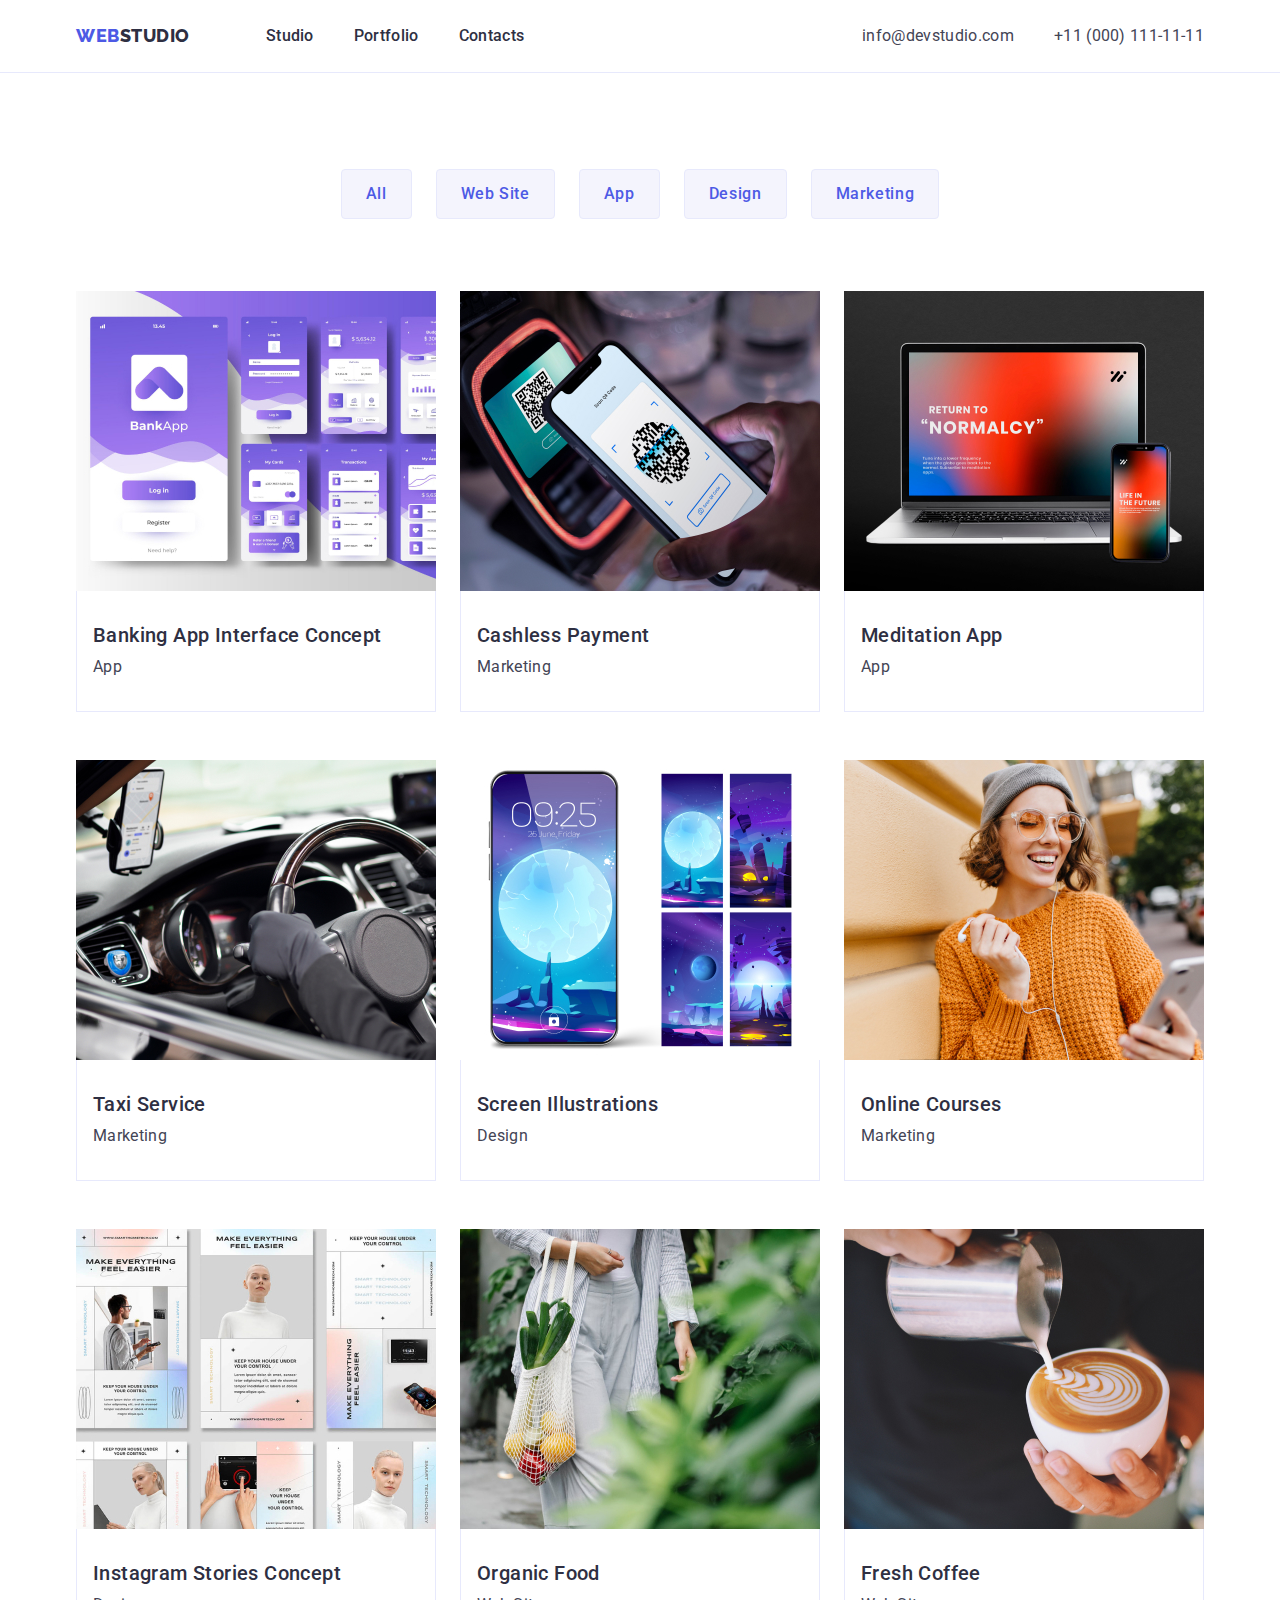
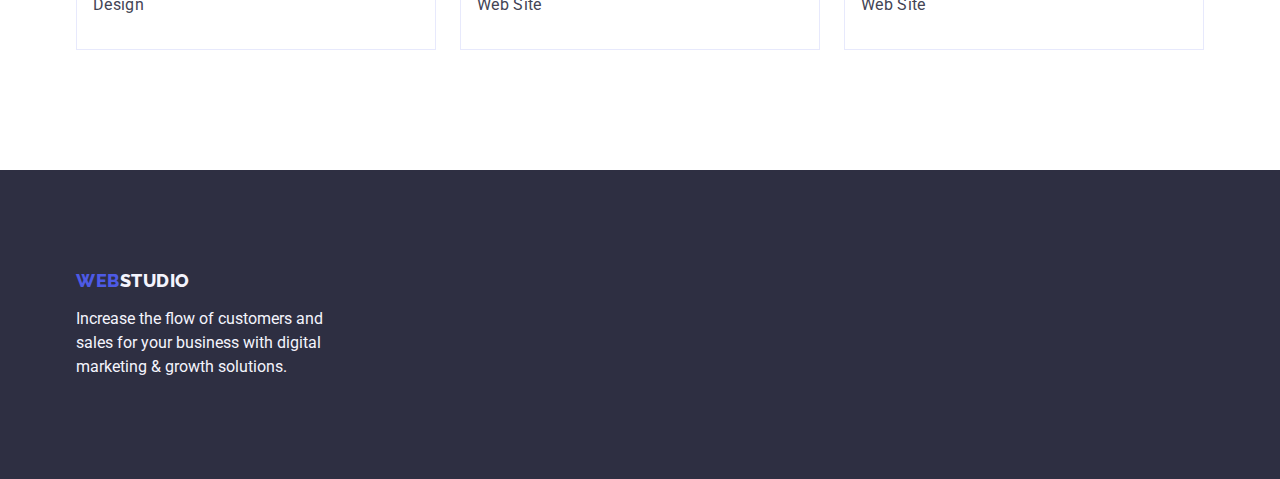
==== commit 726d5bcd: "Updated positioning and geometry of elements" ====
--- a/portfolio.html
+++ b/portfolio.html
@@ -23,7 +23,7 @@
       <div class="container page-header-container">
         <nav class="page-navigation">
           <!-- logo -->
-          <a class="logo link" href="./index.html"
+          <a class="logo link logo-header" href="./index.html"
             >Web<span class="logo-studio-theme-light">Studio</span>
           </a>
           <!-- Navigation -->
@@ -60,7 +60,7 @@
     <main>
       <section class="projects section">
         <div class="container project-container">
-          <h1 class="main-title visually-hidden">Portfolio</h1>
+          <h1 class="visually-hidden">Portfolio</h1>
           <!-- project filter -->
           <ul class="project-filter-list list">
             <li class="project-filter-list-item">
--- a/css/styles.css
+++ b/css/styles.css
@@ -56,6 +56,8 @@
     width: 1158px;
     margin-left: auto;
     margin-right: auto;
+    padding-left: 15px;
+    padding-right: 15px;
 }
 .section {
     padding-top: 120px;
@@ -63,12 +65,6 @@
 }
 /* Header */
 .page-header {
-    display: flex;
-    align-items: center;
-    padding-top: 24px;
-    padding-bottom: 24px;
-    padding-left: 15px;
-    padding-right: 15px;
     border-bottom: 1px solid var(--border-color);
 }
 
@@ -98,9 +94,12 @@
     letter-spacing: 0.03em;
     text-transform: uppercase;
     color: var(--logo-color);
+
+}
+
+.logo-header{
     margin-right: 76px;
 }
-
 
 .logo-studio-theme-dark{
     color: var(--third-text-color);
@@ -116,6 +115,8 @@
     line-height: var(--line-height);
     letter-spacing: var(--letter-spacing);
     color: var(--secondary-text-color);
+    padding: 24px 0;
+    display: block;
 }
 
 .contacts{
@@ -139,17 +140,13 @@
     background-color: var(--secondary-text-color);
     padding: 188px 0;
 }
-.container-hero {
-    display: flex;
-    row-gap: 48px;
-    align-items: center;
-    flex-direction: column;
-}
+
 .main-title{
     font-weight: 700;
     font-size: 56px;
     line-height: 1.07;
     text-align: center;
+    margin: 0 auto 48px;
     color: var(--white-color);
     letter-spacing: var(--letter-spacing);
     max-width: 496px;
@@ -157,6 +154,8 @@
 .modal-open-btn{
     min-width: 169px;
     padding: 16px 32px;
+    display: block;
+    margin: auto;
     border: none;
     border-radius: 4px;
     box-shadow: 0px 4px 4px rgba(0, 0, 0, 0.15);
@@ -164,7 +163,6 @@
     font-weight: 500;
     font-size: var(--font-size-text);
     line-height: var(--line-height);
-    align-items: center;
     letter-spacing: 0.04em;
     color: var(--white-color);
 
@@ -174,7 +172,6 @@
 .modal-open-btn:focus{
     background-color: var(--accent-color);
 }
-
 
 .section-title{
     font-weight: 700;
@@ -229,8 +226,11 @@
 .services-list{
     display: flex;
     gap: 24px;
+}
+.services-list-item{
     width: calc((100% - 48px) / 3);
 }
+
 /* section-team */
 .team{
     background-color: var(--third-text-color);
@@ -238,11 +238,12 @@
 .team-list{
     display: flex;
     gap: 24px;
+}
+.team-list-item{
     width: calc((100% - 72px) / 4);
 }
 .team-list-text-content{
-    padding-top: 32px;
-    padding-bottom: 16px;
+    padding: 32px 16px;
 }
 .team-list-item{
     background-color: var(--white-color);
@@ -273,14 +274,10 @@
     padding-bottom: 100px;
 }
 .footer-logo-link{
+    margin-bottom: 16px;
     display: inline-block;
-    margin-bottom: 16px;
-}
-.footer-container{
-    display: flex;
-    align-items: left;
-    flex-direction: column;
-}
+}
+
 .footer-text{
     font-size: var(--font-size-text);
     line-height: var(--line-height);
@@ -292,11 +289,7 @@
 .projects {
     padding-top: 96px;
 }
-.project-container{
-    display: flex;
-    align-items: center;
-    flex-direction: column;
-}
+
 .project-filter-list {
     display: flex;
     gap: 24px;
@@ -327,7 +320,6 @@
     border: 1px solid transparent;
 }
 
-
 .project-list{
     display: flex;
     flex-wrap: wrap;
@@ -335,13 +327,11 @@
     gap: 48px 24px;
 }
 .project-list-text-content{
-    padding-top: 32px;
-    padding-bottom: 16px;
-    padding-left: 16px;
+    padding: 32px 16px;
     border: 1px solid var(--border-color);
+    border-top: none;
 }
 .project-list-item{
-    
     width: calc((100% - 48px) / 3);
 }
 .project-title {
